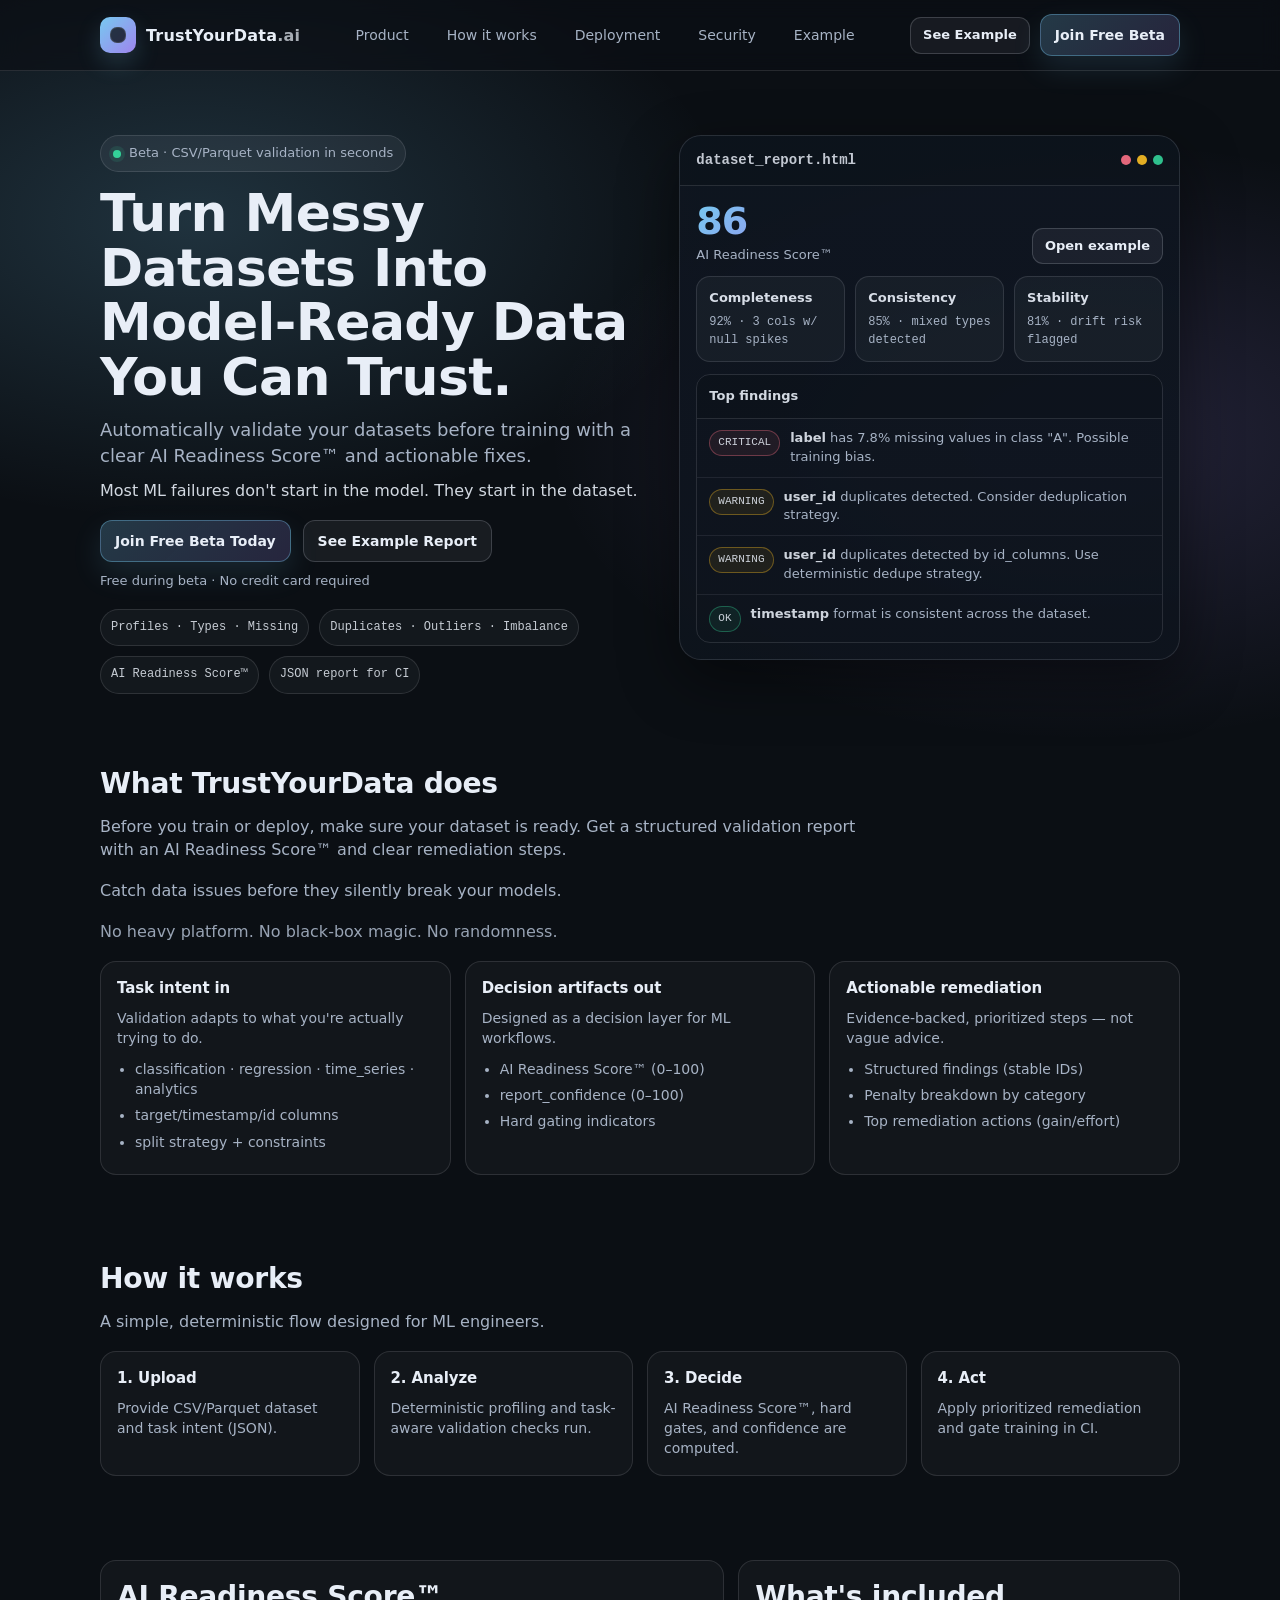
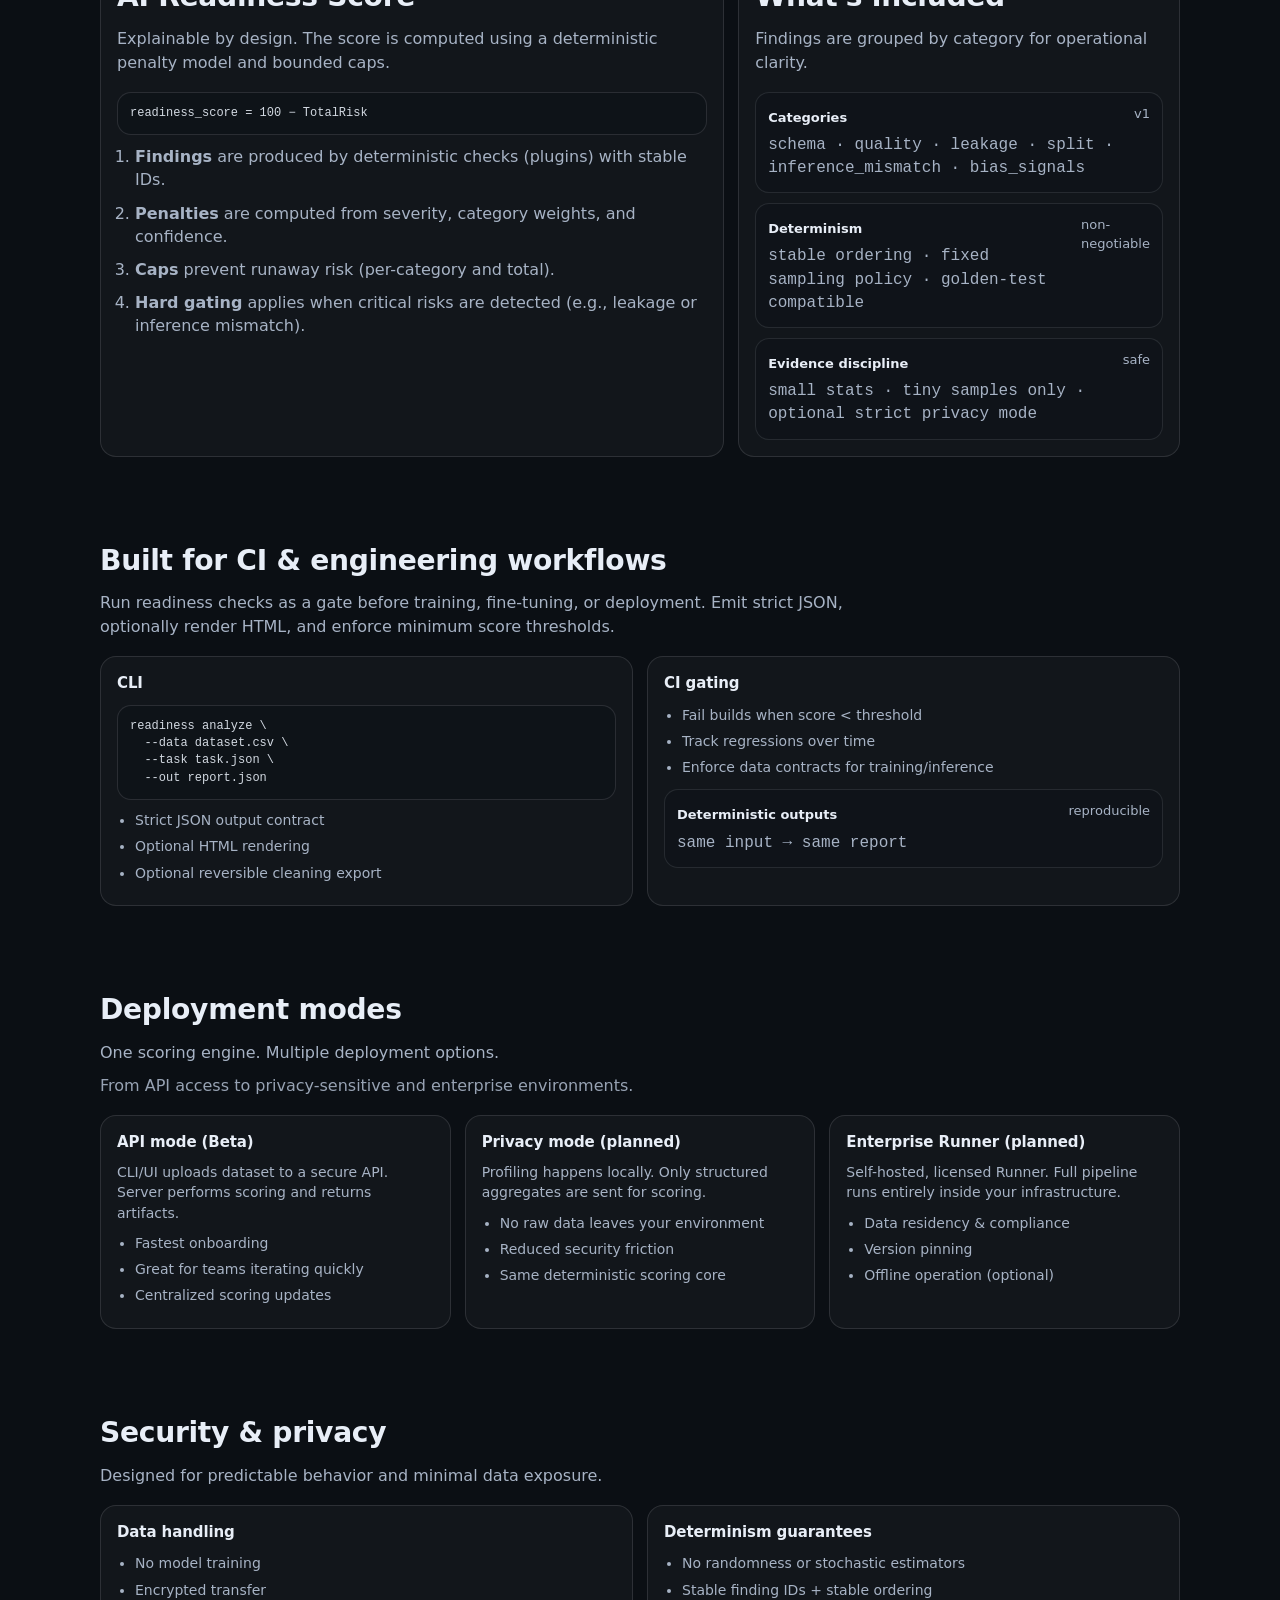
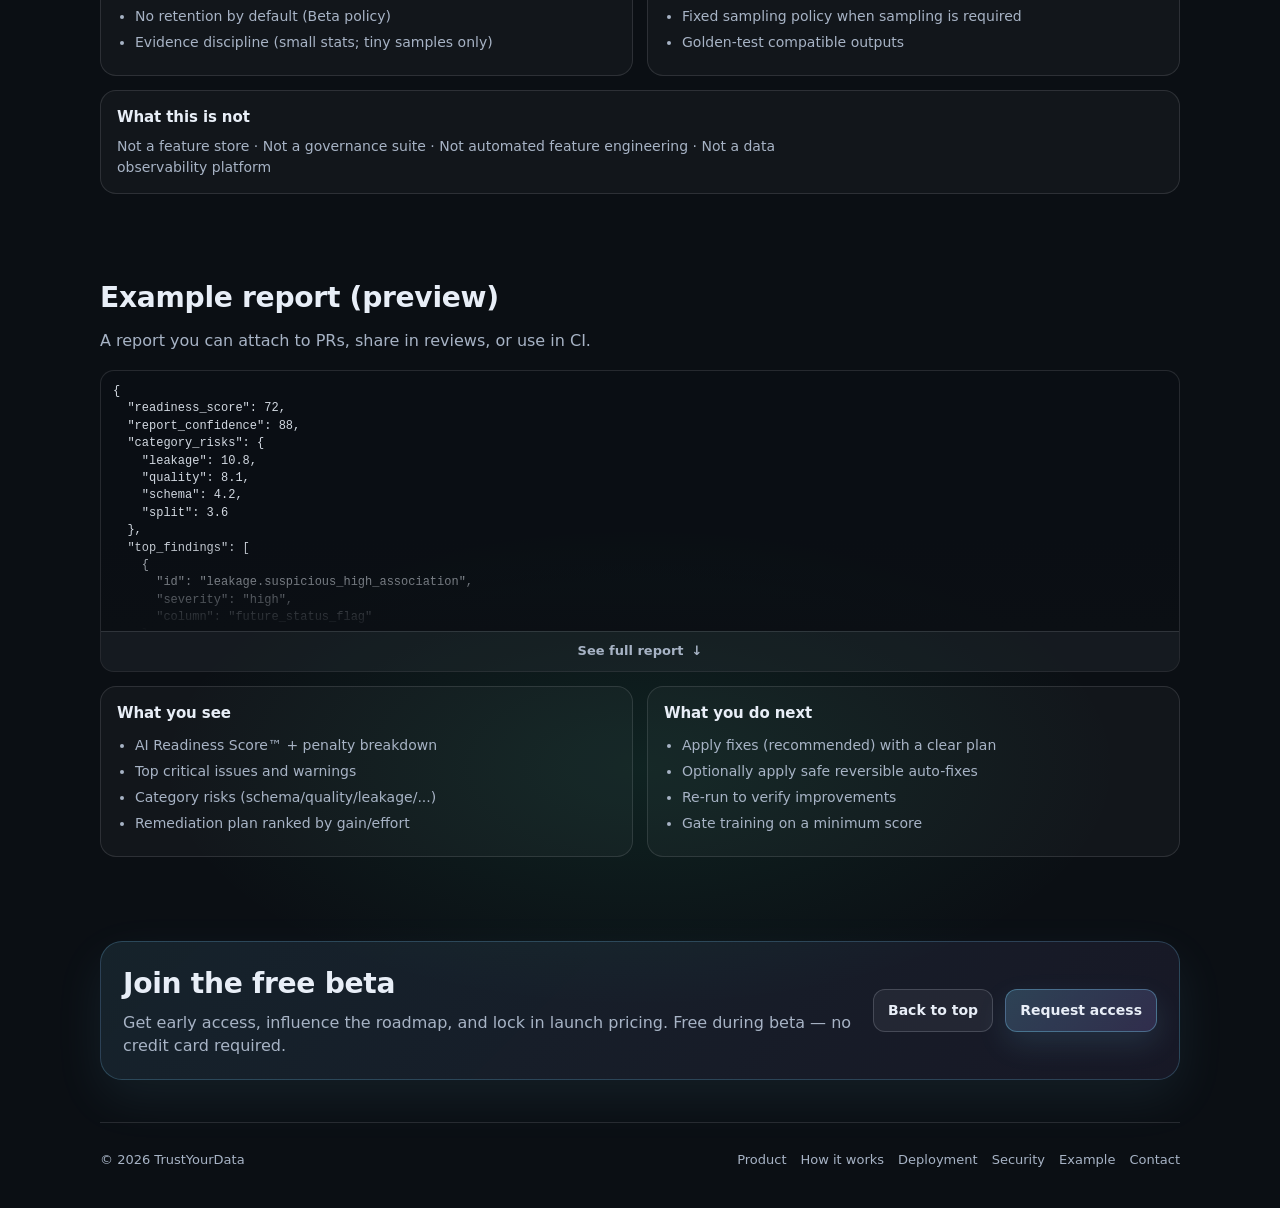
==== index.html @ db99c98a "feat: add Cloudflare analytics and extract styles to CSS" ====
<!doctype html>
<html lang="en">
<head>
  <meta charset="utf-8" />
  <meta name="viewport" content="width=device-width, initial-scale=1" />
  <title>TrustYourData.ai — Dataset Readiness for AI</title>
  <meta name="description" content="Turn messy datasets into model-ready data you can trust. Deterministic validation with an AI Readiness Score™ and CI-ready JSON — no model training." />
  <link rel="stylesheet" href="/assets/css/styles.css" />
  <script defer src="https://static.cloudflareinsights.com/beacon.min.js" data-cf-beacon='{"token": "9471f843195d4d3484b59350ba2370b0"}'></script>
</head>
<body>
  <div class="nav">
    <div class="container">
      <div class="nav-inner">
        <a class="brand" href="#top" aria-label="TrustYourData">
          <div class="logo" aria-hidden="true"></div>
          <div>TrustYourData<span class="brand-tld">.ai</span></div>
        </a>
        <div class="nav-links" aria-label="Primary navigation">
          <a href="#product">Product</a>
          <a href="#how">How it works</a>
          <a href="#ci">Deployment</a>
          <a href="#security">Security</a>
          <a href="#example">Example</a>
        </div>
        <div class="nav-cta">
          <a class="btn small" href="#example">See Example</a>
          <a class="btn primary" href="#beta">Join Free Beta</a>
        </div>
      </div>
    </div>
  </div>

  <main id="top" class="container">
    <section class="hero">
      <div class="hero-grid">
        <div>
          <div class="badge"><span class="dot"></span> Beta · CSV/Parquet validation in seconds</div>
          <h1>Turn Messy Datasets Into Model-Ready Data You Can Trust.</h1>
          <p class="sub">
            Automatically validate your datasets before training with a clear AI Readiness Score™ and actionable fixes.
          </p>
          <p class="hook">
            Most ML failures don't start in the model. They start in the dataset.
          </p>
          <div class="cta-row">
            <a class="btn primary" href="#beta">Join Free Beta Today</a>
            <a class="btn" href="#example">See Example Report</a>
          </div>
          <div class="micro">Free during beta · No credit card required</div>
          <div class="pill-row" aria-label="Key highlights">
            <div class="pill">Profiles · Types · Missing</div>
            <div class="pill">Duplicates · Outliers · Imbalance</div>
            <div class="pill">AI Readiness Score™</div>
            <div class="pill">JSON report for CI</div>
          </div>
        </div>
        <div class="demo" aria-label="Example dashboard">
          <div class="demo-top">
            <div class="demo-title">
              <span class="mono mono-subtle">dataset_report.html</span>
            </div>
            <div class="win" aria-hidden="true">
              <span class="r"></span><span class="y"></span><span class="g"></span>
            </div>
          </div>
          <div class="demo-body">
            <div class="score-row">
              <div>
                <div class="score">86</div>
                <div class="score-label">AI Readiness Score™</div>
              </div>
              <a class="btn small" href="#example">Open example</a>
            </div>
            <div class="kpis">
              <div class="kpi">
                <b>Completeness</b>
                <span>92% · 3 cols w/ null spikes</span>
              </div>
              <div class="kpi">
                <b>Consistency</b>
                <span>85% · mixed types detected</span>
              </div>
              <div class="kpi">
                <b>Stability</b>
                <span>81% · drift risk flagged</span>
              </div>
            </div>
            <div class="issues mt">
              <h3>Top findings</h3>
              <div class="issue">
                <div class="tag bad">CRITICAL</div>
                <p><b>label</b> has 7.8% missing values in class "A". Possible training bias.</p>
              </div>
              <div class="issue">
                <div class="tag warn">WARNING</div>
                <p><b>user_id</b> duplicates detected. Consider deduplication strategy.</p>
              </div>
              <div class="issue">
                <div class="tag warn">WARNING</div>
                <p><b>user_id</b> duplicates detected by id_columns. Use deterministic dedupe strategy.</p>
              </div>
              <div class="issue">
                <div class="tag good">OK</div>
                <p><b>timestamp</b> format is consistent across the dataset.</p>
              </div>
            </div>
          </div>
        </div>
      </div>
    </section>

    <section id="product" class="section">
      <h2>What TrustYourData does</h2>
      <p class="lead">
        Before you train or deploy, make sure your dataset is ready. Get a structured validation report with an AI Readiness Score™ and clear remediation steps.
      </p>
      <p class="lead">
        Catch data issues before they silently break your models.
      </p>
      <p class="lead muted">
        No heavy platform. No black-box magic. No randomness.
      </p>
      <div class="grid">
        <div class="card">
          <h3>Task intent in</h3>
          <p>Validation adapts to what you're actually trying to do.</p>
          <ul class="list">
            <li>classification · regression · time_series · analytics</li>
            <li>target/timestamp/id columns</li>
            <li>split strategy + constraints</li>
          </ul>
        </div>
        <div class="card">
          <h3>Decision artifacts out</h3>
          <p>Designed as a decision layer for ML workflows.</p>
          <ul class="list">
            <li>AI Readiness Score™ (0–100)</li>
            <li>report_confidence (0–100)</li>
            <li>Hard gating indicators</li>
          </ul>
        </div>
        <div class="card">
          <h3>Actionable remediation</h3>
          <p>Evidence-backed, prioritized steps — not vague advice.</p>
          <ul class="list">
            <li>Structured findings (stable IDs)</li>
            <li>Penalty breakdown by category</li>
            <li>Top remediation actions (gain/effort)</li>
          </ul>
        </div>
      </div>
    </section>

    <section id="how" class="section">
      <h2>How it works</h2>
      <p class="lead">
        A simple, deterministic flow designed for ML engineers.
      </p>
      <div class="grid">
        <div class="card span-3">
          <h3>1. Upload</h3>
          <p>Provide CSV/Parquet dataset and task intent (JSON).</p>
        </div>
        <div class="card span-3">
          <h3>2. Analyze</h3>
          <p>Deterministic profiling and task-aware validation checks run.</p>
        </div>
        <div class="card span-3">
          <h3>3. Decide</h3>
          <p>AI Readiness Score™, hard gates, and confidence are computed.</p>
        </div>
        <div class="card span-3">
          <h3>4. Act</h3>
          <p>Apply prioritized remediation and gate training in CI.</p>
        </div>
      </div>
    </section>

    <section id="score" class="section">
      <div class="grid">
        <div class="how">
          <h2>AI Readiness Score™</h2>
          <p class="lead">
            Explainable by design. The score is computed using a deterministic penalty model and bounded caps.
          </p>
          <div class="code">readiness_score = 100 − TotalRisk</div>
          <ol>
            <li><b>Findings</b> are produced by deterministic checks (plugins) with stable IDs.</li>
            <li><b>Penalties</b> are computed from severity, category weights, and confidence.</li>
            <li><b>Caps</b> prevent runaway risk (per-category and total).</li>
            <li><b>Hard gating</b> applies when critical risks are detected (e.g., leakage or inference mismatch).</li>
          </ol>
        </div>
        <div class="side">
          <h2>What's included</h2>
          <p class="lead">Findings are grouped by category for operational clarity.</p>
          <div class="mini">
            <div>
              <b>Categories</b>
              <div class="mono-detail">
                schema · quality · leakage · split · inference_mismatch · bias_signals
              </div>
            </div>
            <span>v1</span>
          </div>
          <div class="mini">
            <div>
              <b>Determinism</b>
              <div class="mono-detail">
                stable ordering · fixed sampling policy · golden-test compatible
              </div>
            </div>
            <span>non-negotiable</span>
          </div>
          <div class="mini">
            <div>
              <b>Evidence discipline</b>
              <div class="mono-detail">
                small stats · tiny samples only · optional strict privacy mode
              </div>
            </div>
            <span>safe</span>
          </div>
        </div>
      </div>
    </section>

    <section id="ci" class="section">
      <h2>Built for CI & engineering workflows</h2>
      <p class="lead">
        Run readiness checks as a gate before training, fine-tuning, or deployment. Emit strict JSON, optionally render HTML, and enforce minimum score thresholds.<br>
      </p>
      <div class="grid">
        <div class="card span-6">
          <h3>CLI</h3>
          <div class="code">readiness analyze \
  --data dataset.csv \
  --task task.json \
  --out report.json</div>
          <ul class="list">
            <li>Strict JSON output contract</li>
            <li>Optional HTML rendering</li>
            <li>Optional reversible cleaning export</li>
          </ul>
        </div>
        <div class="card span-6">
          <h3>CI gating</h3>
          <ul class="list">
            <li>Fail builds when score &lt; threshold</li>
            <li>Track regressions over time</li>
            <li>Enforce data contracts for training/inference</li>
          </ul>
          <div class="mini mt">
            <div>
              <b>Deterministic outputs</b>
              <div class="mono-detail">same input → same report</div>
            </div>
            <span>reproducible</span>
          </div>
        </div>
      </div>
    </section>

    <section id="deploy" class="section">
      <h2>Deployment modes</h2>
      <p class="lead">
        One scoring engine. Multiple deployment options.<span class="deploy-sub">From API access to privacy-sensitive and enterprise environments.</span>
      </p>
      <div class="grid">
        <div class="card">
          <h3>API mode (Beta)</h3>
          <p>CLI/UI uploads dataset to a secure API. Server performs scoring and returns artifacts.</p>
          <ul class="list">
            <li>Fastest onboarding</li>
            <li>Great for teams iterating quickly</li>
            <li>Centralized scoring updates</li>
          </ul>
        </div>
        <div class="card">
          <h3>Privacy mode (planned)</h3>
          <p>Profiling happens locally. Only structured aggregates are sent for scoring.</p>
          <ul class="list">
            <li>No raw data leaves your environment</li>
            <li>Reduced security friction</li>
            <li>Same deterministic scoring core</li>
          </ul>
        </div>
        <div class="card">
          <h3>Enterprise Runner (planned)</h3>
          <p>Self-hosted, licensed Runner. Full pipeline runs entirely inside your infrastructure.</p>
          <ul class="list">
            <li>Data residency & compliance</li>
            <li>Version pinning</li>
            <li>Offline operation (optional)</li>
          </ul>
        </div>
      </div>
    </section>

    <section id="security" class="section">
      <h2>Security & privacy</h2>
      <p class="lead">
        Designed for predictable behavior and minimal data exposure.
      </p>
      <div class="grid">
        <div class="card span-6">
          <h3>Data handling</h3>
          <ul class="list">
            <li>No model training</li>
            <li>Encrypted transfer</li>
            <li>No retention by default (Beta policy)</li>
            <li>Evidence discipline (small stats; tiny samples only)</li>
          </ul>
        </div>
        <div class="card span-6">
          <h3>Determinism guarantees</h3>
          <ul class="list">
            <li>No randomness or stochastic estimators</li>
            <li>Stable finding IDs + stable ordering</li>
            <li>Fixed sampling policy when sampling is required</li>
            <li>Golden-test compatible outputs</li>
          </ul>
        </div>
      </div>
      <div class="grid mt">
        <div class="card span-12">
          <h3>What this is not</h3>
          <p class="lead no-mb">
            Not a feature store · Not a governance suite · Not automated feature engineering · Not a data observability platform
          </p>
        </div>
      </div>
    </section>

    <section id="example" class="section">
      <h2>Example report (preview)</h2>
      <p class="lead">
        A report you can attach to PRs, share in reviews, or use in CI.
      </p>
      <div class="report-preview-card">
        <div class="code-preview" aria-label="Short JSON report preview">{
  "readiness_score": 72,
  "report_confidence": 88,
  "category_risks": {
    "leakage": 10.8,
    "quality": 8.1,
    "schema": 4.2,
    "split": 3.6
  },
  "top_findings": [
    {
      "id": "leakage.suspicious_high_association",
      "severity": "high",
      "column": "future_status_flag"
    },
    {
      "id": "quality.high_missingness",
      "severity": "medium",
      "column": "income"
    }
  ],
  "remediation_plan": [
    {
      "title": "Remove feature 'future_status_flag'",
      "expected_score_gain": 10.2
    },
    {
      "title": "Impute 'income' missing values",
      "expected_score_gain": 4.1
    }
  ],
  "...": "truncated"
}</div>
        <a href="#beta" class="expand-btn">See full report <span aria-hidden="true">↓</span></a>
      </div>
      <div class="grid mt">
        <div class="card span-6">
          <h3>What you see</h3>
          <ul class="list">
            <li>AI Readiness Score™ + penalty breakdown</li>
            <li>Top critical issues and warnings</li>
            <li>Category risks (schema/quality/leakage/...)</li>
            <li>Remediation plan ranked by gain/effort</li>
          </ul>
        </div>
        <div class="card span-6">
          <h3>What you do next</h3>
          <ul class="list">
            <li>Apply fixes (recommended) with a clear plan</li>
            <li>Optionally apply safe reversible auto-fixes</li>
            <li>Re-run to verify improvements</li>
            <li>Gate training on a minimum score</li>
          </ul>
        </div>
      </div>
    </section>

    <section id="beta" class="section">
      <div class="beta">
        <div>
          <h2>Join the free beta</h2>
          <p>
            Get early access, influence the roadmap, and lock in launch pricing.
            Free during beta — no credit card required.
          </p>
        </div>
        <div class="beta-actions">
          <a class="btn" href="#top">Back to top</a>
          <a class="btn primary" href="mailto:beta@trustyourdata.ai?subject=TrustYourData%20Beta%20Access&body=Hi,%0A%0AI%27d%20like%20to%20join%20the%20beta.%0A%0AUse%20case:%0ACompany%2Frole:%0A%0AThanks!">Request access</a>
        </div>
      </div>
    </section>

    <footer>
      <div class="footer">
        <div>© <span id="year"></span> TrustYourData</div>
        <div class="footer-links">
          <a href="#product">Product</a>
          <a href="#how">How it works</a>
          <a href="#ci">Deployment</a>
          <a href="#security">Security</a>
          <a href="#example">Example</a>
          <a href="mailto:hello@trustyourdata.ai">Contact</a>
        </div>
      </div>
    </footer>
  </main>

  <script>
    document.getElementById('year').textContent = new Date().getFullYear();
  </script>
</body>
</html>
---- assets/css/styles.css ----
:root{
  --bg:#0b0f14;
  --panel:#0f1621;
  --panel2:#0e141d;
  --text:#e8eef7;
  --muted:#a7b3c5;
  --border: rgba(232,238,247,.12);
  --border2: rgba(232,238,247,.18);
  --shadow: 0 20px 60px rgba(0,0,0,.45);
  --accent:#7dd3fc;
  --accent2:#a78bfa;
  --good:#34d399;
  --warn:#fbbf24;
  --bad:#fb7185;
  --radius:16px;
  --radius2:22px;
  --max:1120px;
  --mono: ui-monospace, SFMono-Regular, Menlo, Monaco, Consolas, "Liberation Mono", "Courier New", monospace;
  --sans: ui-sans-serif, system-ui, -apple-system, Segoe UI, Roboto, Helvetica, Arial, "Apple Color Emoji", "Segoe UI Emoji";
}
*{box-sizing:border-box}
body{
  margin:0;
  font-family:var(--sans);
  background:
    radial-gradient(900px 500px at 15% 5%, rgba(125,211,252,.18), transparent 60%),
    radial-gradient(900px 500px at 85% 10%, rgba(167,139,250,.16), transparent 60%),
    radial-gradient(800px 400px at 50% 90%, rgba(52,211,153,.10), transparent 60%),
    var(--bg);
  color:var(--text);
  line-height:1.45;
}
a{color:inherit}
.container{max-width:var(--max); margin:0 auto; padding:0 20px}
.nav{
  position:sticky; top:0; z-index:50;
  backdrop-filter: blur(10px);
  background: rgba(11,15,20,.65);
  border-bottom: 1px solid var(--border);
}
.nav-inner{
  display:flex; align-items:center; justify-content:space-between;
  padding:14px 0;
  gap:16px;
}
.brand{
  display:flex; align-items:center; gap:10px; text-decoration:none;
  font-weight:600; letter-spacing:.2px;
}
.logo{
  width:36px; height:36px; border-radius:10px;
  background: linear-gradient(135deg, rgba(125,211,252,.95), rgba(167,139,250,.95));
  box-shadow: 0 10px 25px rgba(125,211,252,.18);
  position:relative;
}
.logo:after{
  content:"";
  position:absolute; inset:10px;
  border-radius:7px;
  background: rgba(11,15,20,.78);
  border:1px solid rgba(255,255,255,.12);
}
.nav-links{
  display:flex; gap:18px; align-items:center; flex-wrap:wrap;
  color:var(--muted);
  font-size:14px;
}
.nav-links a{ text-decoration:none; padding:8px 10px; border-radius:10px }
.nav-links a:hover{ background: rgba(232,238,247,.06); color:var(--text) }
.nav-cta{ display:flex; align-items:center; gap:10px; }
.btn{
  display:inline-flex; align-items:center; justify-content:center; gap:10px;
  text-decoration:none;
  padding:10px 14px;
  border-radius:12px;
  border:1px solid var(--border2);
  background: rgba(232,238,247,.06);
  color:var(--text);
  font-weight:600;
  font-size:14px;
  cursor:pointer;
  transition: transform .08s ease, background .2s ease, border-color .2s ease;
  user-select:none;
  white-space:nowrap;
}
.btn:hover{ background: rgba(232,238,247,.10); transform: translateY(-1px) }
.btn.primary{
  border-color: rgba(125,211,252,.35);
  background: linear-gradient(135deg, rgba(125,211,252,.22), rgba(167,139,250,.18));
  box-shadow: 0 12px 30px rgba(125,211,252,.12);
}
.btn.primary:hover{ border-color: rgba(125,211,252,.55) }
.btn.small{ padding:8px 12px; border-radius:11px; font-size:13px }
.badge{
  display:inline-flex; align-items:center; gap:8px;
  padding:8px 12px;
  border-radius:999px;
  background: rgba(232,238,247,.06);
  border:1px solid var(--border);
  color:var(--muted);
  font-size:13px;
  width:fit-content;
}
.dot{
  width:8px; height:8px; border-radius:999px;
  background: var(--good);
  box-shadow: 0 0 0 4px rgba(52,211,153,.12);
}
.hero{ padding:64px 0 28px; }
.hero-grid{
  display:grid;
  grid-template-columns: 1.05fr .95fr;
  gap:26px;
  align-items:start;
}
h1{
  font-size: clamp(34px, 4.2vw, 52px);
  line-height:1.05;
  margin:14px 0 12px;
  letter-spacing: -0.6px;
}
.sub{
  font-size: clamp(16px, 1.6vw, 18px);
  color:var(--muted);
  max-width: 60ch;
  margin: 0 0 10px;
}
.hook{
  color: rgba(232,238,247,.90);
  margin: 0 0 18px;
  max-width: 60ch;
}
.cta-row{ display:flex; gap:12px; flex-wrap:wrap; margin:18px 0 10px }
.micro{ color:var(--muted); font-size:13px; margin-top:8px }
.pill-row{ display:flex; flex-wrap:wrap; gap:10px; margin-top:18px; }
.pill{
  font-family:var(--mono);
  font-size:12px;
  padding:9px 10px;
  border-radius:999px;
  background: rgba(232,238,247,.04);
  border:1px solid var(--border);
  color: rgba(232,238,247,.84);
}
.demo{
  background: linear-gradient(180deg, rgba(15,22,33,.92), rgba(14,20,29,.92));
  border:1px solid var(--border);
  border-radius: var(--radius2);
  box-shadow: var(--shadow);
  overflow:hidden;
}
.demo-top{
  display:flex; align-items:center; justify-content:space-between;
  padding:14px 16px;
  border-bottom:1px solid var(--border);
  background: rgba(11,15,20,.35);
}
.demo-title{
  display:flex; align-items:center; gap:10px;
  color: rgba(232,238,247,.92);
  font-weight:600;
  font-size:14px;
}
.win{ display:flex; gap:6px; align-items:center; }
.win span{ width:10px; height:10px; border-radius:999px; display:inline-block; opacity:.9; }
.win .r{ background:#fb7185 }
.win .y{ background:#fbbf24 }
.win .g{ background:#34d399 }
.demo-body{ padding:16px }
.score-row{
  display:flex; align-items:flex-end; justify-content:space-between;
  gap:14px;
  margin-bottom:12px;
}
.score{
  font-size:38px; font-weight:800; letter-spacing:-1px;
  background: linear-gradient(135deg, rgba(125,211,252,.95), rgba(167,139,250,.95));
  -webkit-background-clip:text; background-clip:text; color:transparent;
  line-height:1;
}
.score-label{ color:var(--muted); font-size:13px; margin-top:6px }
.kpis{ display:grid; grid-template-columns: repeat(3, 1fr); gap:10px; margin-top:12px }
.kpi{
  padding:12px 12px;
  border-radius:14px;
  border:1px solid var(--border);
  background: rgba(232,238,247,.04);
}
.kpi b{ display:block; font-size:13px; color:rgba(232,238,247,.92) }
.kpi span{ display:block; margin-top:6px; font-family:var(--mono); font-size:12px; color:var(--muted) }
.issues{
  margin-top:14px;
  border-radius:14px;
  border:1px solid var(--border);
  overflow:hidden;
}
.issues h3{
  margin:0;
  padding:12px 12px;
  font-size:13px;
  color:rgba(232,238,247,.9);
  background: rgba(11,15,20,.35);
  border-bottom:1px solid var(--border);
}
.issue{
  display:flex; align-items:flex-start; gap:10px;
  padding:10px 12px;
  border-bottom:1px solid rgba(232,238,247,.08);
}
.issue:last-child{ border-bottom:none }
.tag{
  font-family:var(--mono);
  font-size:11px;
  padding:4px 8px;
  border-radius:999px;
  border:1px solid var(--border);
  background: rgba(232,238,247,.04);
  color: rgba(232,238,247,.86);
  margin-top:1px;
  white-space:nowrap;
}
.tag.bad{ border-color: rgba(251,113,133,.35); background: rgba(251,113,133,.08) }
.tag.warn{ border-color: rgba(251,191,36,.35); background: rgba(251,191,36,.08) }
.tag.good{ border-color: rgba(52,211,153,.35); background: rgba(52,211,153,.08) }
.issue p{ margin:0; color:var(--muted); font-size:13px }
.issue p b{ color:rgba(232,238,247,.88) }
.section{ padding:42px 0 }
.section,
#top{ scroll-margin-top: 70px }
.section h2{
  font-size: clamp(22px, 2.2vw, 30px);
  margin: 0 0 10px;
  letter-spacing: -0.3px;
}
.lead{ color:var(--muted); max-width: 78ch; margin: 0 0 18px }
.grid{
  display:grid;
  grid-template-columns: repeat(12, 1fr);
  gap:14px;
}
.card{
  grid-column: span 4;
  border:1px solid var(--border);
  background: rgba(232,238,247,.03);
  border-radius: var(--radius);
  padding:16px;
}
.card h3{ margin:0 0 8px; font-size:15px; letter-spacing:-.1px }
.card p{ margin:0; color:var(--muted); font-size:14px }
.list{
  margin:10px 0 0;
  padding:0 0 0 18px;
  color:var(--muted);
  font-size:14px;
}
.list li{ margin:6px 0 }
.how{
  grid-column: span 7;
  border:1px solid var(--border);
  background: rgba(232,238,247,.03);
  border-radius: var(--radius);
  padding:16px;
}
.how ol{ margin:8px 0 0; padding-left:18px; color:var(--muted) }
.how li{ margin:10px 0 }
.side{
  grid-column: span 5;
  border:1px solid var(--border);
  background: rgba(232,238,247,.03);
  border-radius: var(--radius);
  padding:16px;
}
.mini{
  display:flex; align-items:flex-start; justify-content:space-between;
  gap:12px;
  padding:12px;
  border-radius:14px;
  border:1px solid rgba(232,238,247,.10);
  background: rgba(11,15,20,.25);
  margin-top:10px;
}
.mini b{ font-size:13px }
.mini span{ color:var(--muted); font-size:13px }
.mono{ font-family:var(--mono) }
.code{
  font-family:var(--mono);
  font-size:12px;
  padding:12px;
  border-radius:14px;
  border:1px solid rgba(232,238,247,.12);
  background: rgba(11,15,20,.35);
  color: rgba(232,238,247,.90);
  overflow:auto;
  white-space:pre;
  margin-top:10px;
}
.beta{
  border:1px solid rgba(125,211,252,.22);
  background: linear-gradient(135deg, rgba(125,211,252,.10), rgba(167,139,250,.08));
  border-radius: var(--radius2);
  padding:22px;
  display:flex;
  align-items:center;
  justify-content:space-between;
  gap:18px;
  box-shadow: 0 18px 50px rgba(125,211,252,.08);
}
.beta h2{ margin:0 0 6px }
.beta p{ margin:0; color:var(--muted) }
footer{
  padding:28px 0 38px;
  border-top:1px solid var(--border);
  color:var(--muted);
}
.footer{
  display:flex; justify-content:space-between; gap:16px; flex-wrap:wrap;
  font-size:13px;
}
.footer a{ text-decoration:none; color:var(--muted) }
.footer a:hover{ color:var(--text) }
.brand-tld{ opacity: .7 }
.mono-subtle{ opacity: .9 }
.lead + .lead{ margin-top: 14px }
.lead.muted{ opacity: .9 }
.card.span-3{ grid-column: span 3 }
.card.span-6{ grid-column: span 6 }
.card.span-12{ grid-column: span 12 }
.mono-detail{
  font-family: var(--mono);
  margin-top: 6px;
  color: var(--muted);
}
.mini.mt{ margin-top: 12px }
.grid.mt{ margin-top: 14px }
.lead.no-mb{ margin-bottom: 0 }
.issues.mt{ margin-top: 12px }
.deploy-sub{
  display: block;
  margin-top: 10px;
  opacity: .9;
}
.beta-actions{
  display: flex;
  gap: 12px;
  flex-wrap: nowrap;
  justify-content: flex-end;
}
.footer-links{
  display: flex;
  gap: 14px;
  flex-wrap: wrap;
}
.report-preview-card{
  border: 1px solid rgba(232,238,247,.12);
  border-radius: 14px;
  overflow: hidden;
  background: rgba(11,15,20,.35);
}
.code-preview{
  position: relative;
  max-height: 260px;
  overflow: hidden;
  padding: 12px;
  font-family: var(--mono);
  font-size: 12px;
  color: rgba(232,238,247,.90);
  white-space: pre;
}
.code-preview::after{
  content: "";
  position: absolute;
  left: 0; right: 0; bottom: 0;
  height: 92px;
  background: linear-gradient(to bottom, rgba(11,15,20,0), rgba(11,15,20,1));
  pointer-events: none;
}
.expand-btn{
  display: flex;
  align-items: center;
  justify-content: center;
  gap: 8px;
  width: 100%;
  padding: 10px 0;
  border-top: 1px solid rgba(232,238,247,.12);
  background: rgba(232,238,247,.05);
  color: var(--muted);
  font-weight: 600;
  font-size: 13px;
  text-decoration: none;
  transition: background .2s ease, color .2s ease;
  user-select: none;
  white-space: nowrap;
}
.expand-btn:hover{
  background: rgba(232,238,247,.10);
  color: var(--text);
}
@media (max-width: 980px){
  .hero-grid{ grid-template-columns: 1fr; }
  .kpis{ grid-template-columns: 1fr; }
  .card{ grid-column: span 12; }
  .how{ grid-column: span 12; }
  .side{ grid-column: span 12; }
  .nav-links{ display:none; }
}
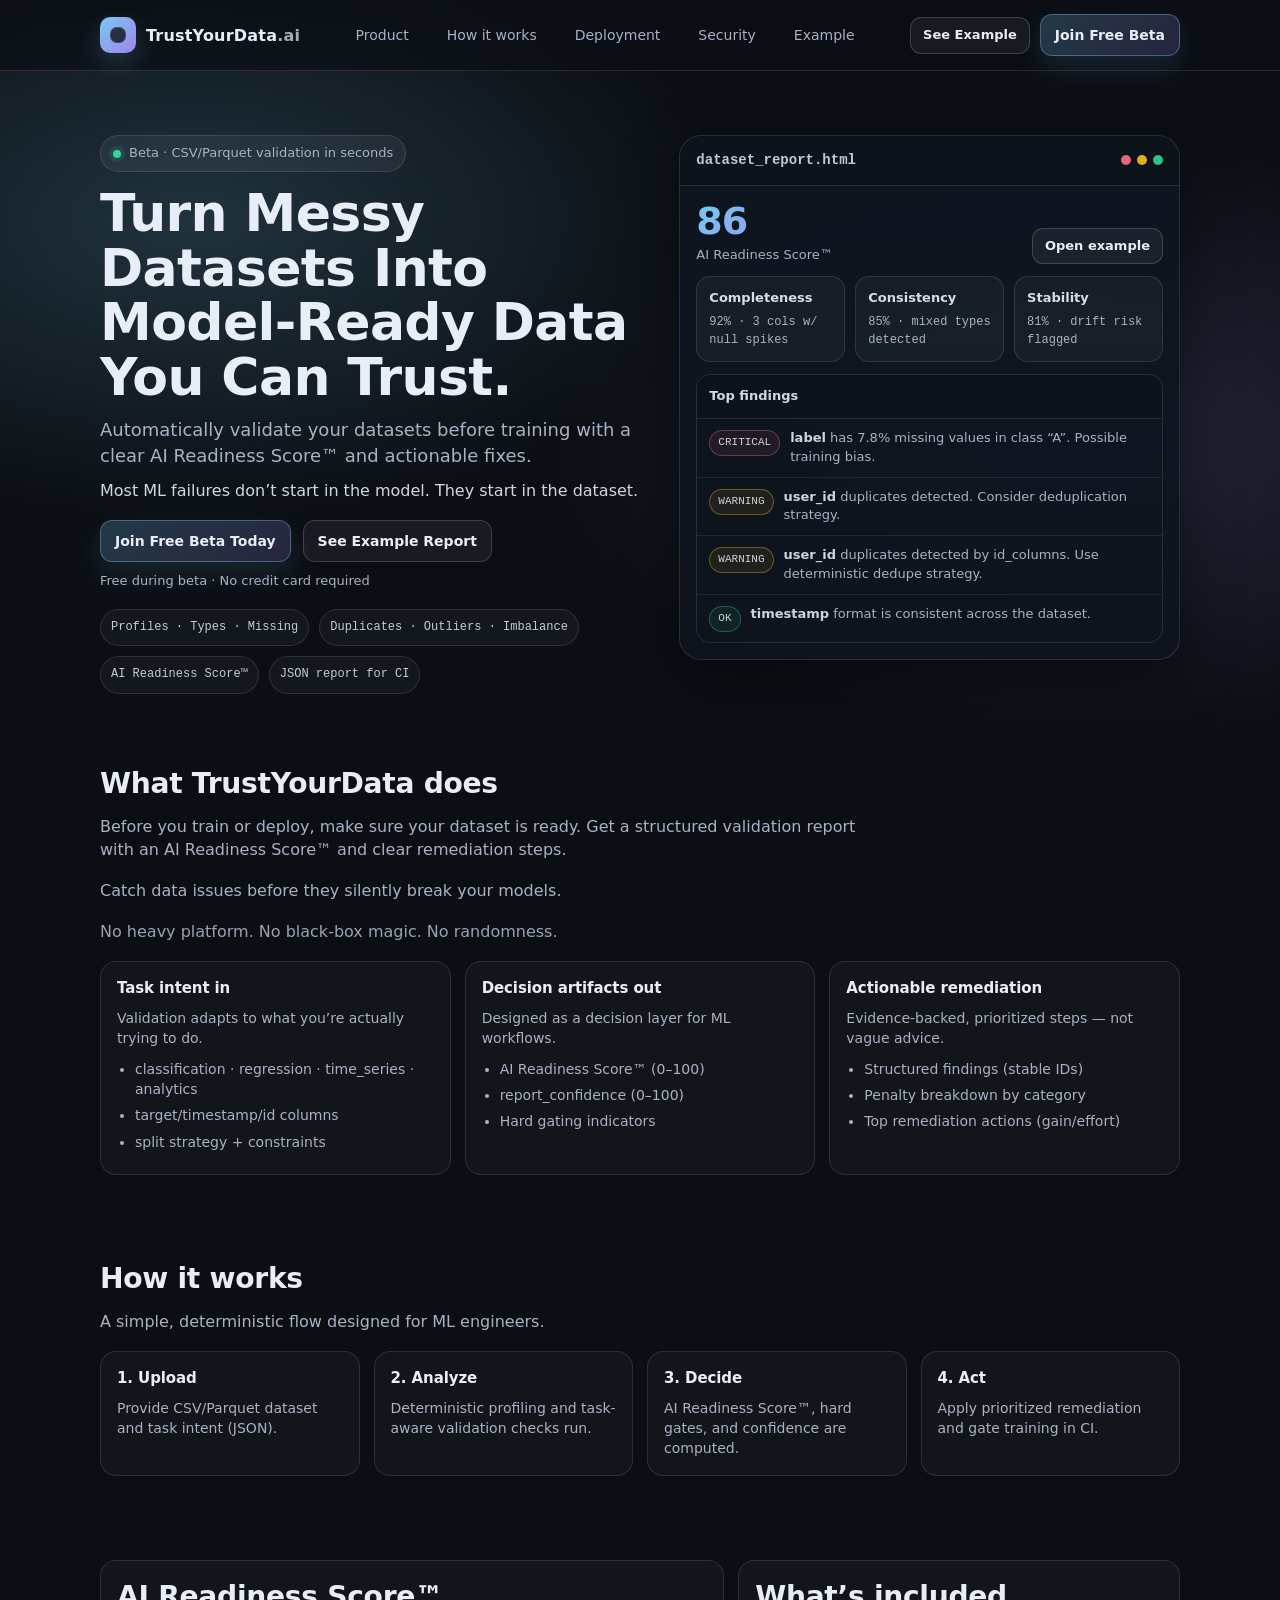
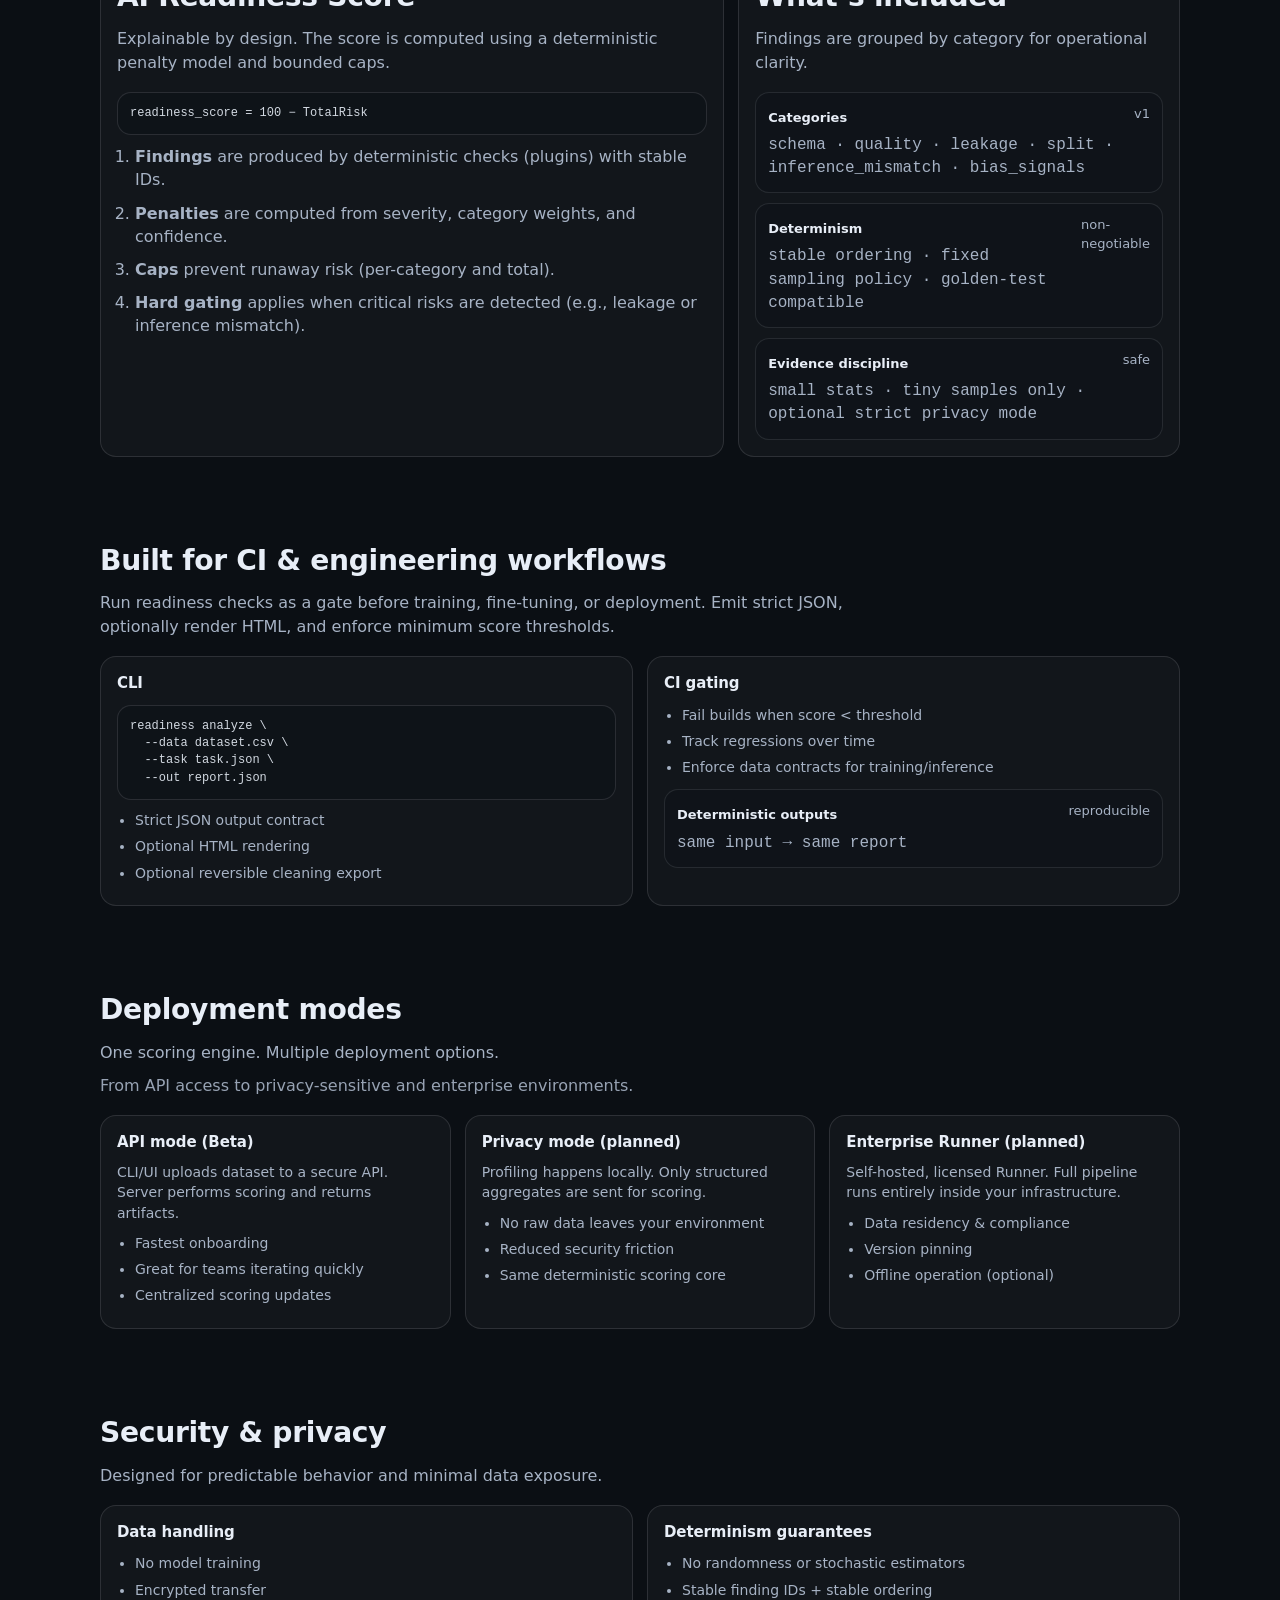
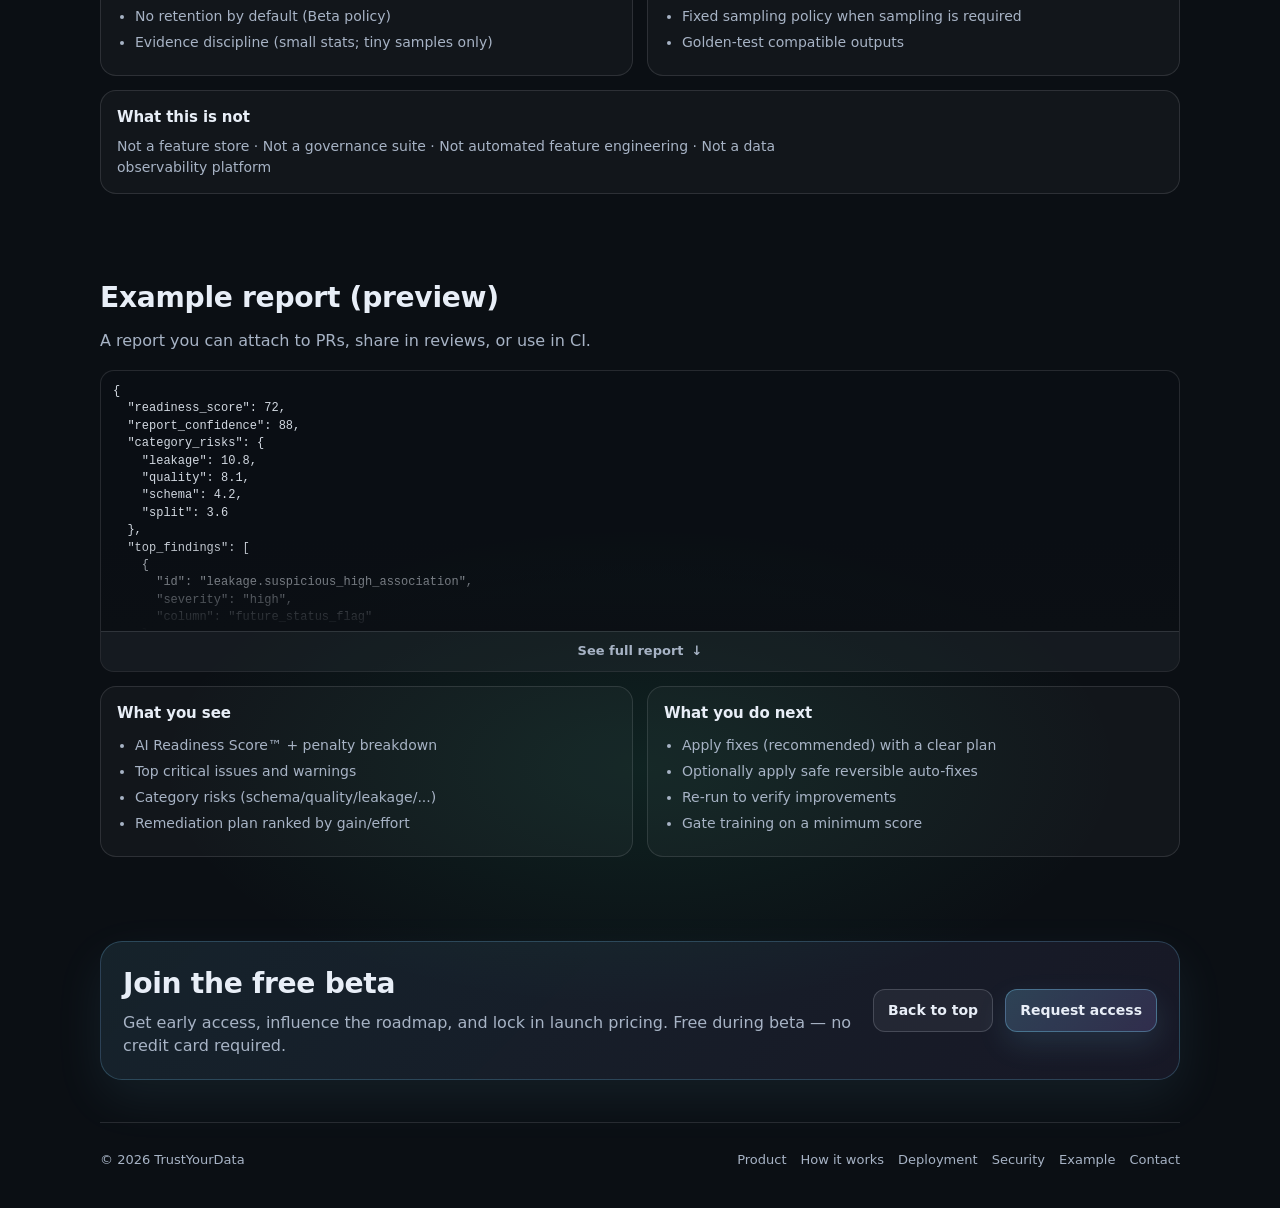
==== commit adfad72e: "chore: polish content formatting" ====
--- a/index.html
+++ b/index.html
@@ -41,7 +41,7 @@
             Automatically validate your datasets before training with a clear AI Readiness Score™ and actionable fixes.
           </p>
           <p class="hook">
-            Most ML failures don't start in the model. They start in the dataset.
+            Most ML failures don’t start in the model. They start in the dataset.
           </p>
           <div class="cta-row">
             <a class="btn primary" href="#beta">Join Free Beta Today</a>
@@ -90,7 +90,7 @@
               <h3>Top findings</h3>
               <div class="issue">
                 <div class="tag bad">CRITICAL</div>
-                <p><b>label</b> has 7.8% missing values in class "A". Possible training bias.</p>
+                <p><b>label</b> has 7.8% missing values in class “A”. Possible training bias.</p>
               </div>
               <div class="issue">
                 <div class="tag warn">WARNING</div>
@@ -124,7 +124,7 @@
       <div class="grid">
         <div class="card">
           <h3>Task intent in</h3>
-          <p>Validation adapts to what you're actually trying to do.</p>
+          <p>Validation adapts to what you’re actually trying to do.</p>
           <ul class="list">
             <li>classification · regression · time_series · analytics</li>
             <li>target/timestamp/id columns</li>
@@ -193,7 +193,7 @@
           </ol>
         </div>
         <div class="side">
-          <h2>What's included</h2>
+          <h2>What’s included</h2>
           <p class="lead">Findings are grouped by category for operational clarity.</p>
           <div class="mini">
             <div>
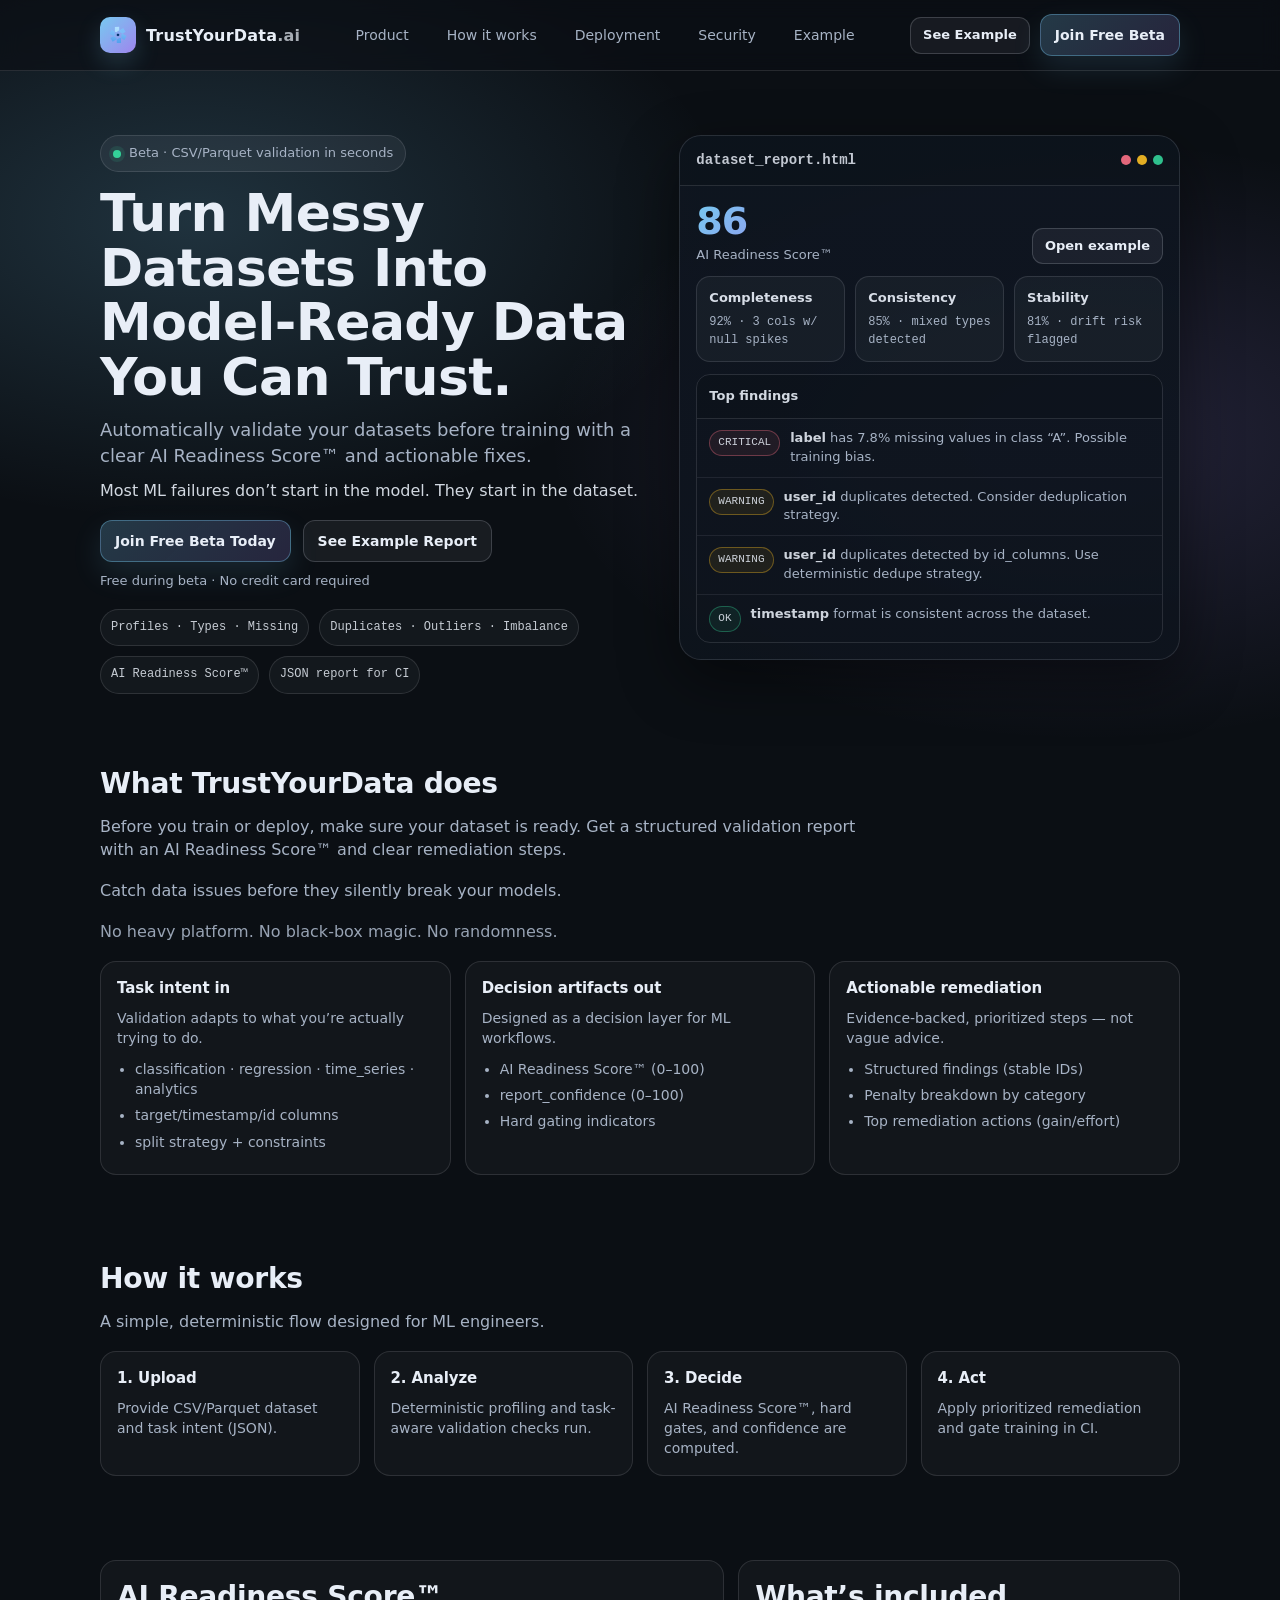
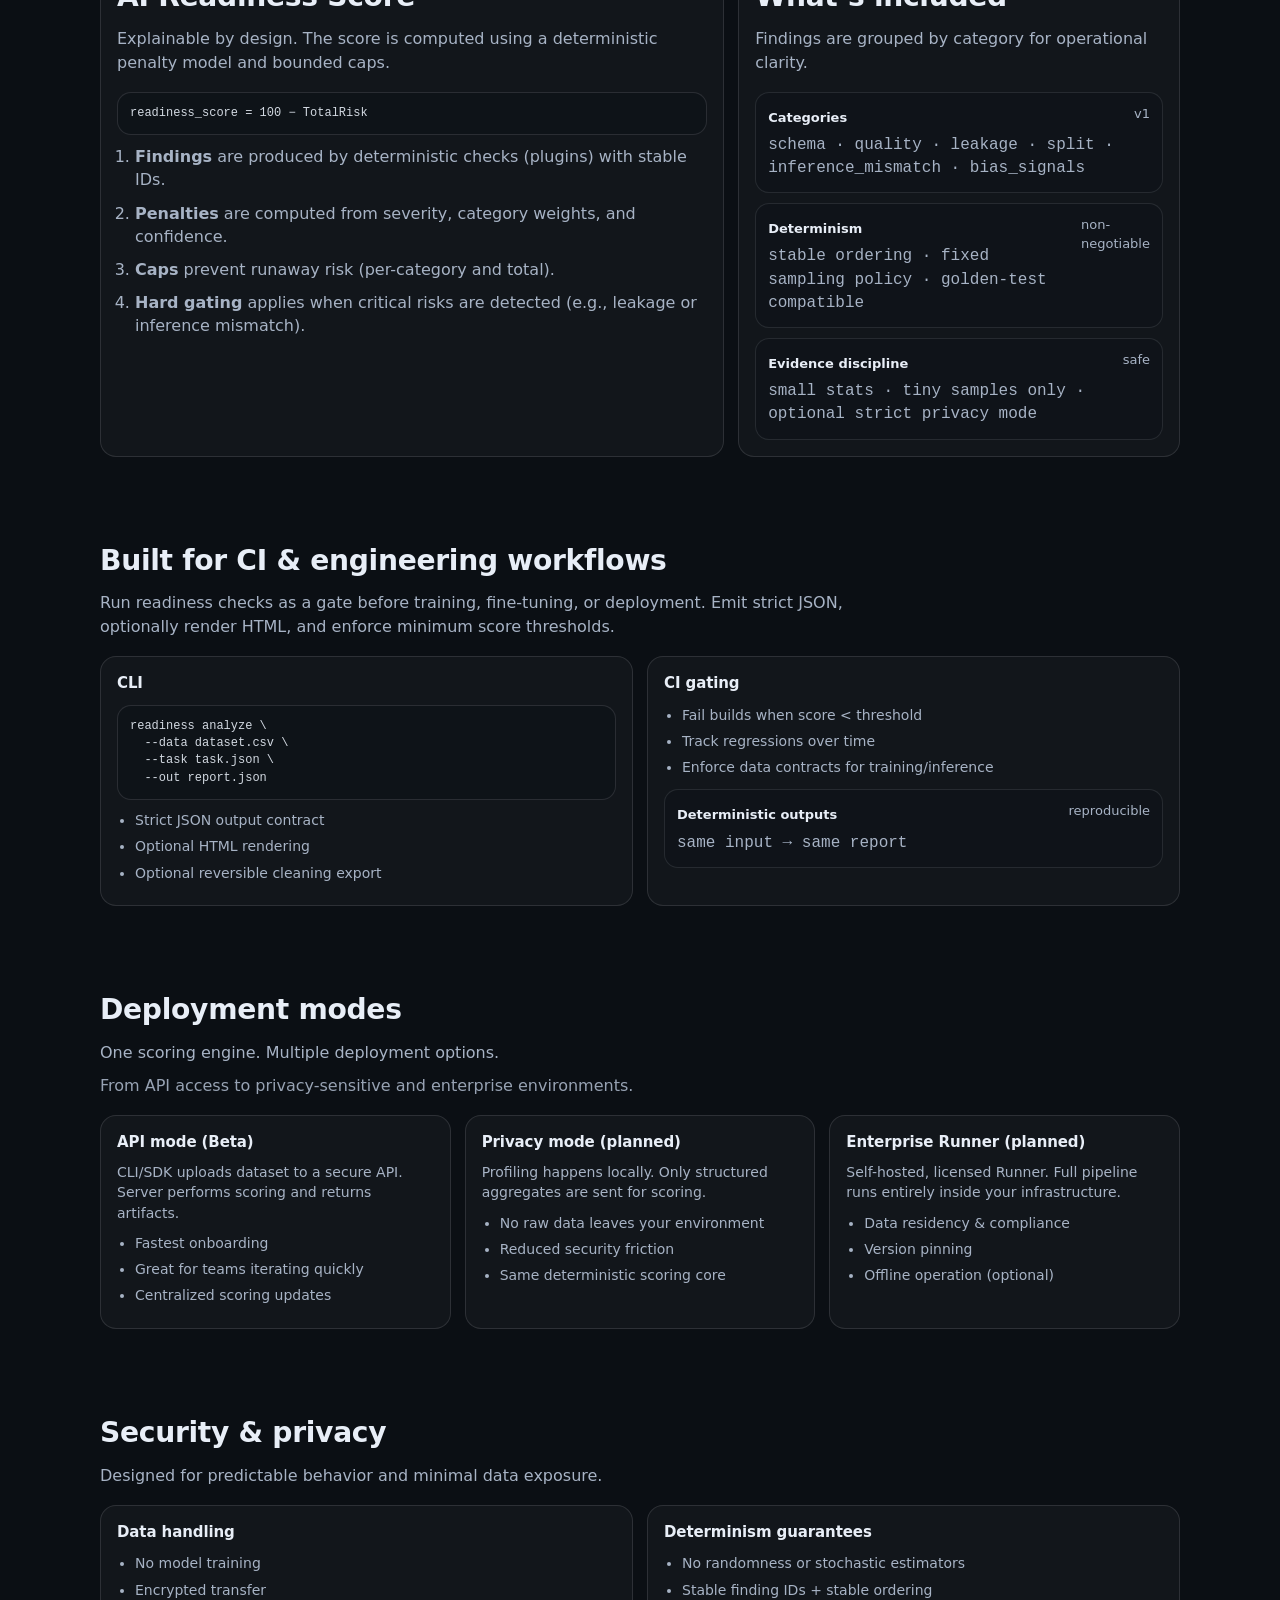
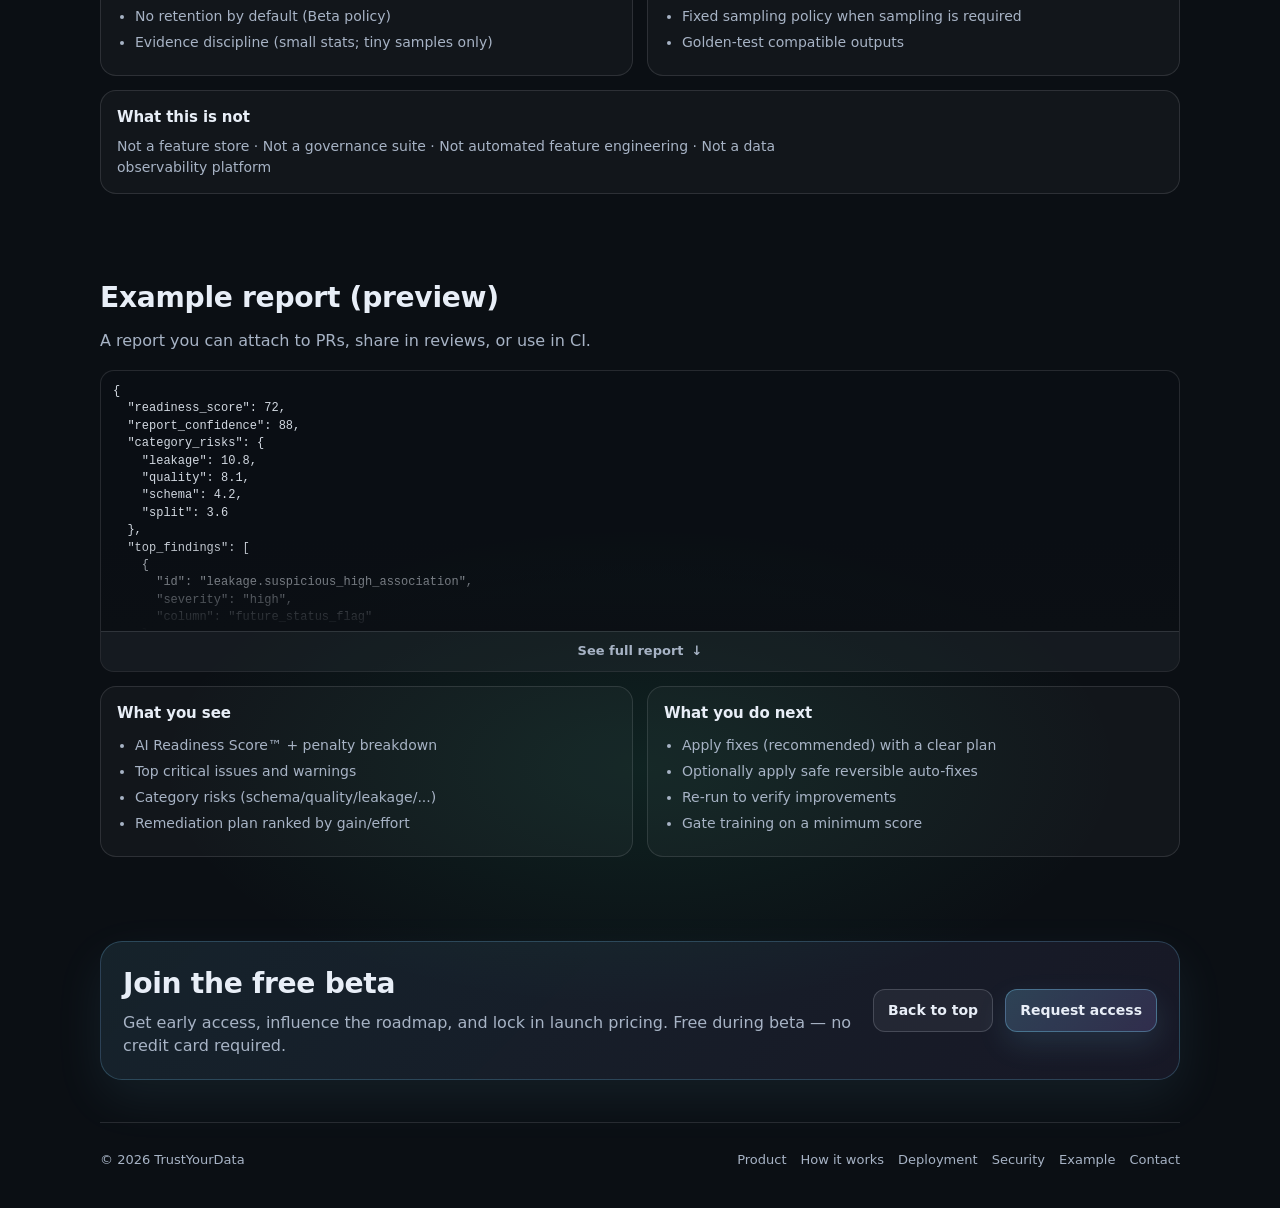
==== commit a970037b: "feat: content enhancements" ====
--- a/index.html
+++ b/index.html
@@ -3,7 +3,7 @@
 <head>
   <meta charset="utf-8" />
   <meta name="viewport" content="width=device-width, initial-scale=1" />
-  <title>TrustYourData.ai — Dataset Readiness for AI</title>
+  <title>TrustYourData.ai – Dataset Readiness for AI</title>
   <meta name="description" content="Turn messy datasets into model-ready data you can trust. Deterministic validation with an AI Readiness Score™ and CI-ready JSON — no model training." />
   <link rel="stylesheet" href="/assets/css/styles.css" />
   <script defer src="https://static.cloudflareinsights.com/beacon.min.js" data-cf-beacon='{"token": "9471f843195d4d3484b59350ba2370b0"}'></script>
@@ -13,7 +13,7 @@
     <div class="container">
       <div class="nav-inner">
         <a class="brand" href="#top" aria-label="TrustYourData">
-          <div class="logo" aria-hidden="true"></div>
+          <img src="/assets/images/logo.svg" alt="TrustYourData logo" class="logo" />
           <div>TrustYourData<span class="brand-tld">.ai</span></div>
         </a>
         <div class="nav-links" aria-label="Primary navigation">
@@ -270,7 +270,7 @@
       <div class="grid">
         <div class="card">
           <h3>API mode (Beta)</h3>
-          <p>CLI/UI uploads dataset to a secure API. Server performs scoring and returns artifacts.</p>
+          <p>CLI/SDK uploads dataset to a secure API. Server performs scoring and returns artifacts.</p>
           <ul class="list">
             <li>Fastest onboarding</li>
             <li>Great for teams iterating quickly</li>
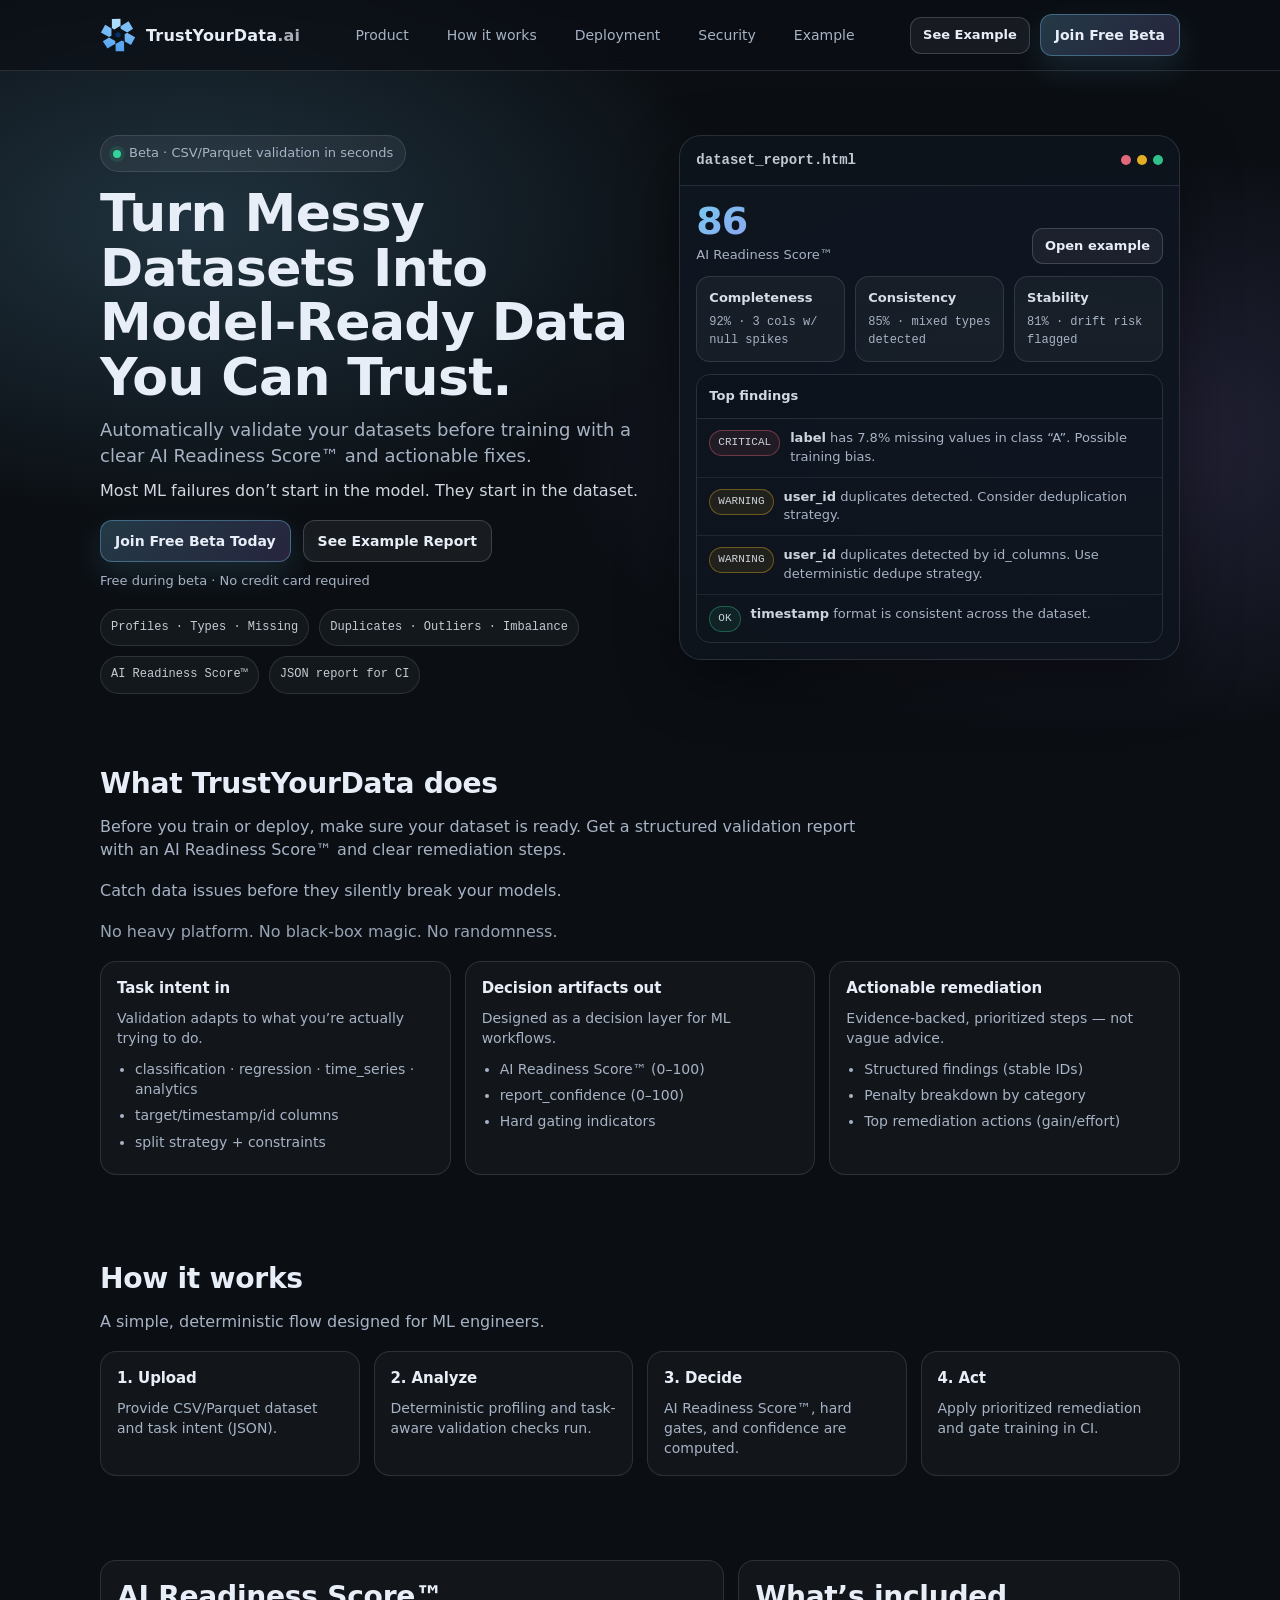
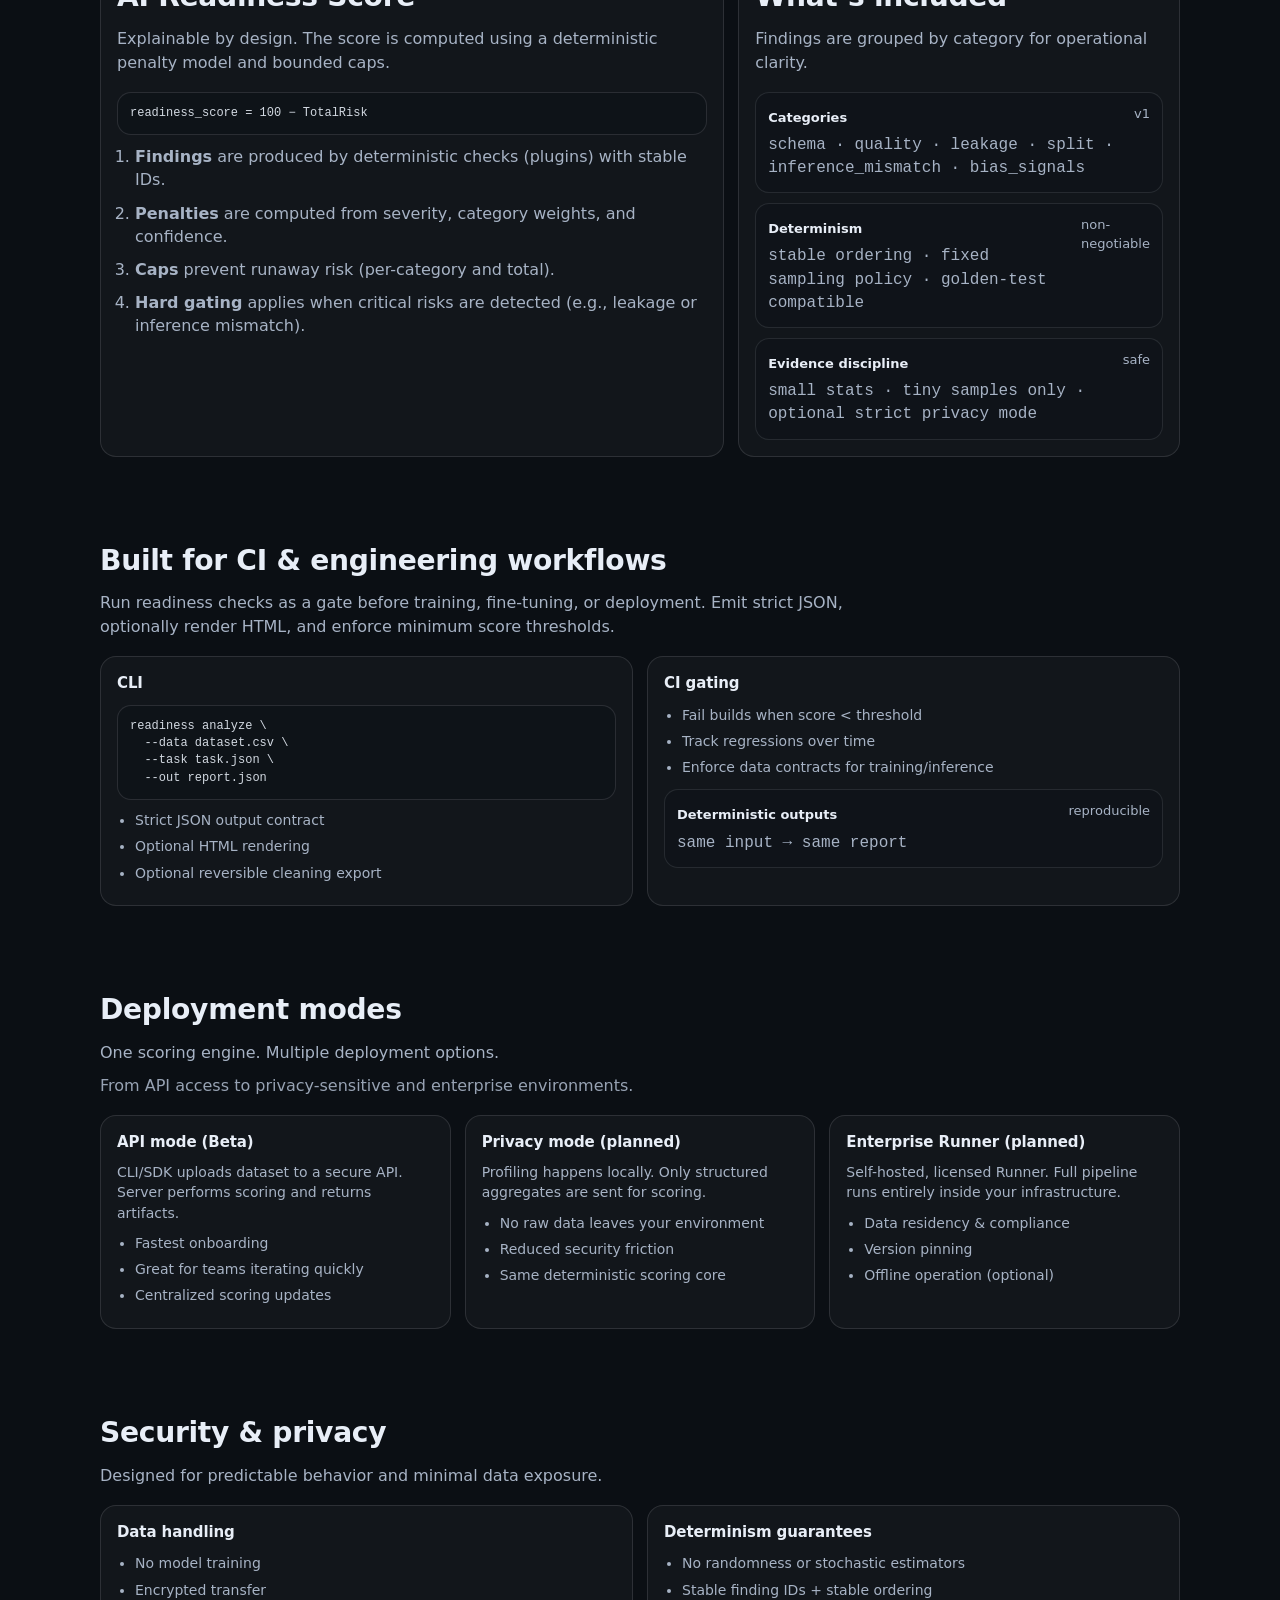
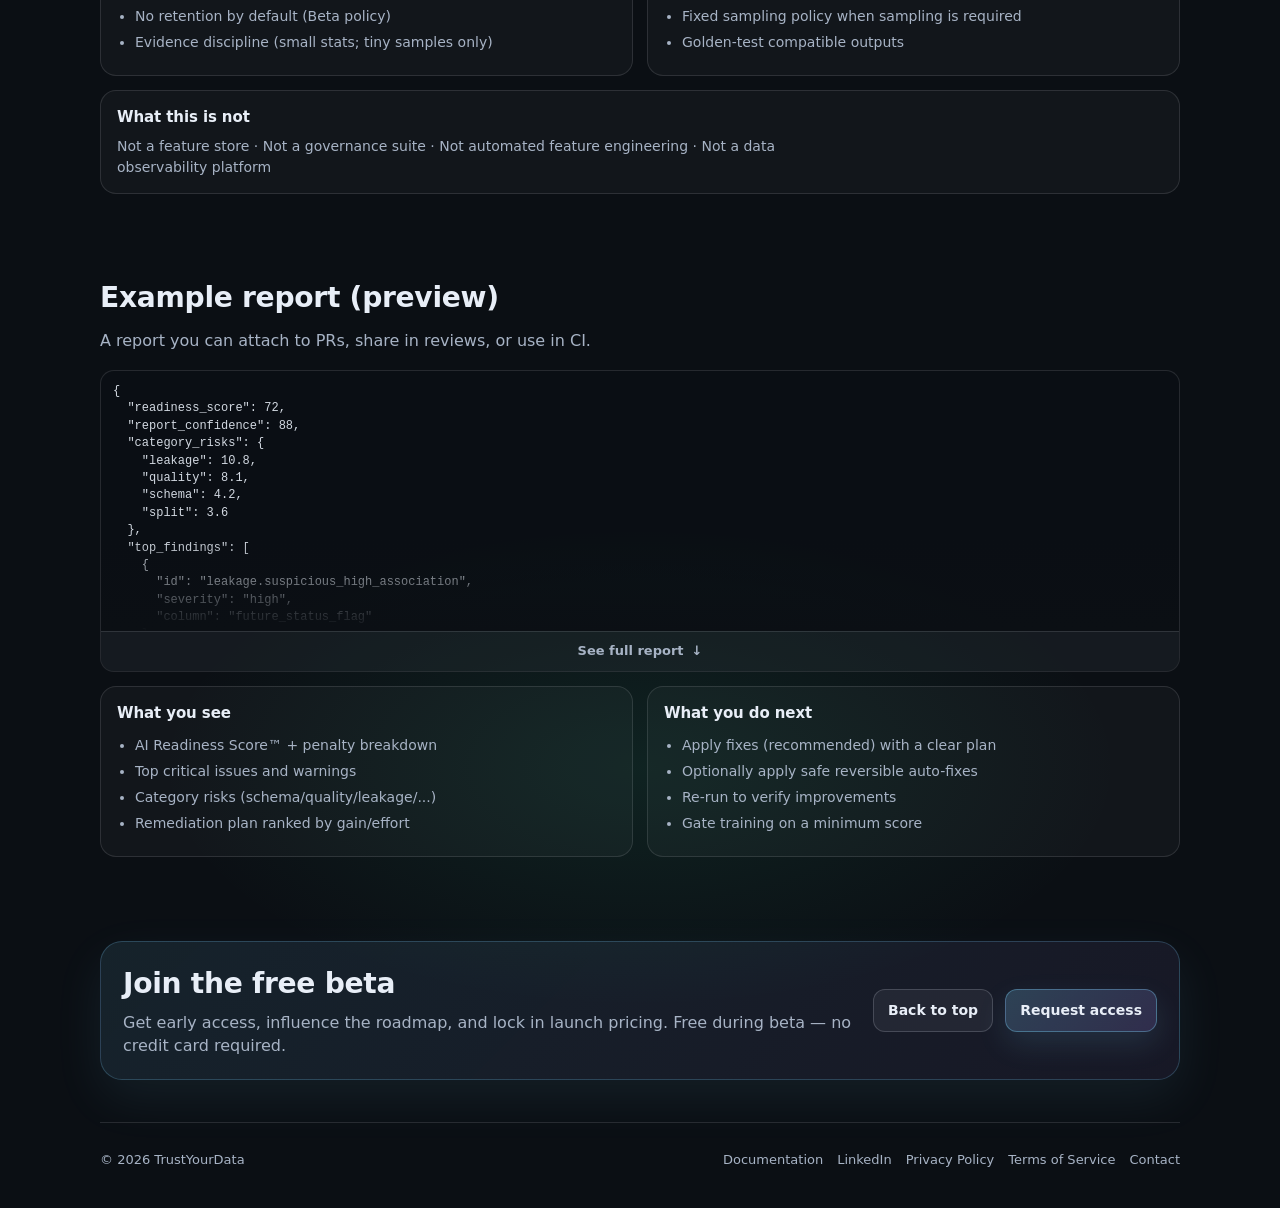
==== commit 329d9b8f: "chore: update docs link" ====
--- a/index.html
+++ b/index.html
@@ -3,9 +3,30 @@
 <head>
   <meta charset="utf-8" />
   <meta name="viewport" content="width=device-width, initial-scale=1" />
-  <title>TrustYourData.ai – Dataset Readiness for AI</title>
-  <meta name="description" content="Turn messy datasets into model-ready data you can trust. Deterministic validation with an AI Readiness Score™ and CI-ready JSON — no model training." />
+
+  <title>TrustYourData – Task-Aware Dataset Readiness for AI and ML</title>
+  <meta name="description" content="TrustYourData evaluates datasets before model training using deterministic, task-aware diagnostics, structured findings, and AI Readiness Score™ outputs for AI and ML workflows." />
+  <meta name="robots" content="index, follow" />
+  <link rel="canonical" href="https://trustyourdata.ai/" />
+
+  <meta property="og:title" content="TrustYourData – Turn Messy Datasets Into Model-Ready Data You Can Trust" />
+  <meta property="og:description" content="Evaluate datasets before model training with deterministic, task-aware diagnostics, structured findings, and AI Readiness Score™ outputs." />
+  <meta property="og:type" content="website" />
+  <meta property="og:url" content="https://trustyourdata.ai/" />
+  <meta property="og:image" content="https://trustyourdata.ai/assets/images/og-image.png" />
+
+  <link rel="icon" href="/favicon.ico" sizes="any" />
   <link rel="stylesheet" href="/assets/css/styles.css" />
+
+  <script type="application/ld+json">
+    {
+      "@context": "https://schema.org",
+      "@type": "WebSite",
+      "name": "TrustYourData",
+      "alternateName": "TrustYourData.ai",
+      "url": "https://trustyourdata.ai/"
+    }
+  </script>
   <script defer src="https://static.cloudflareinsights.com/beacon.min.js" data-cf-beacon='{"token": "9471f843195d4d3484b59350ba2370b0"}'></script>
 </head>
 <body>
@@ -416,12 +437,11 @@
       <div class="footer">
         <div>© <span id="year"></span> TrustYourData</div>
         <div class="footer-links">
-          <a href="#product">Product</a>
-          <a href="#how">How it works</a>
-          <a href="#ci">Deployment</a>
-          <a href="#security">Security</a>
-          <a href="#example">Example</a>
-          <a href="mailto:hello@trustyourdata.ai">Contact</a>
+          <a href="https://github.com/trustyourdata/tadr-whitepaper" target="_blank" rel="noopener noreferrer">Documentation</a>
+          <a href="https://www.linkedin.com/company/trustyourdata-ai" target="_blank" rel="noopener noreferrer">LinkedIn</a>
+          <a href="/privacy/">Privacy Policy</a>
+          <a href="/terms/">Terms of Service</a>
+          <a href="mailto:contact@trustyourdata.ai">Contact</a>
         </div>
       </div>
     </footer>
--- a/assets/css/styles.css
+++ b/assets/css/styles.css
@@ -48,17 +48,9 @@
   font-weight:600; letter-spacing:.2px;
 }
 .logo{
-  width:36px; height:36px; border-radius:10px;
-  background: linear-gradient(135deg, rgba(125,211,252,.95), rgba(167,139,250,.95));
-  box-shadow: 0 10px 25px rgba(125,211,252,.18);
-  position:relative;
-}
-.logo:after{
-  content:"";
-  position:absolute; inset:10px;
-  border-radius:7px;
-  background: rgba(11,15,20,.78);
-  border:1px solid rgba(255,255,255,.12);
+  width:36px;
+  height:36px;
+  border-radius:10px;
 }
 .nav-links{
   display:flex; gap:18px; align-items:center; flex-wrap:wrap;
